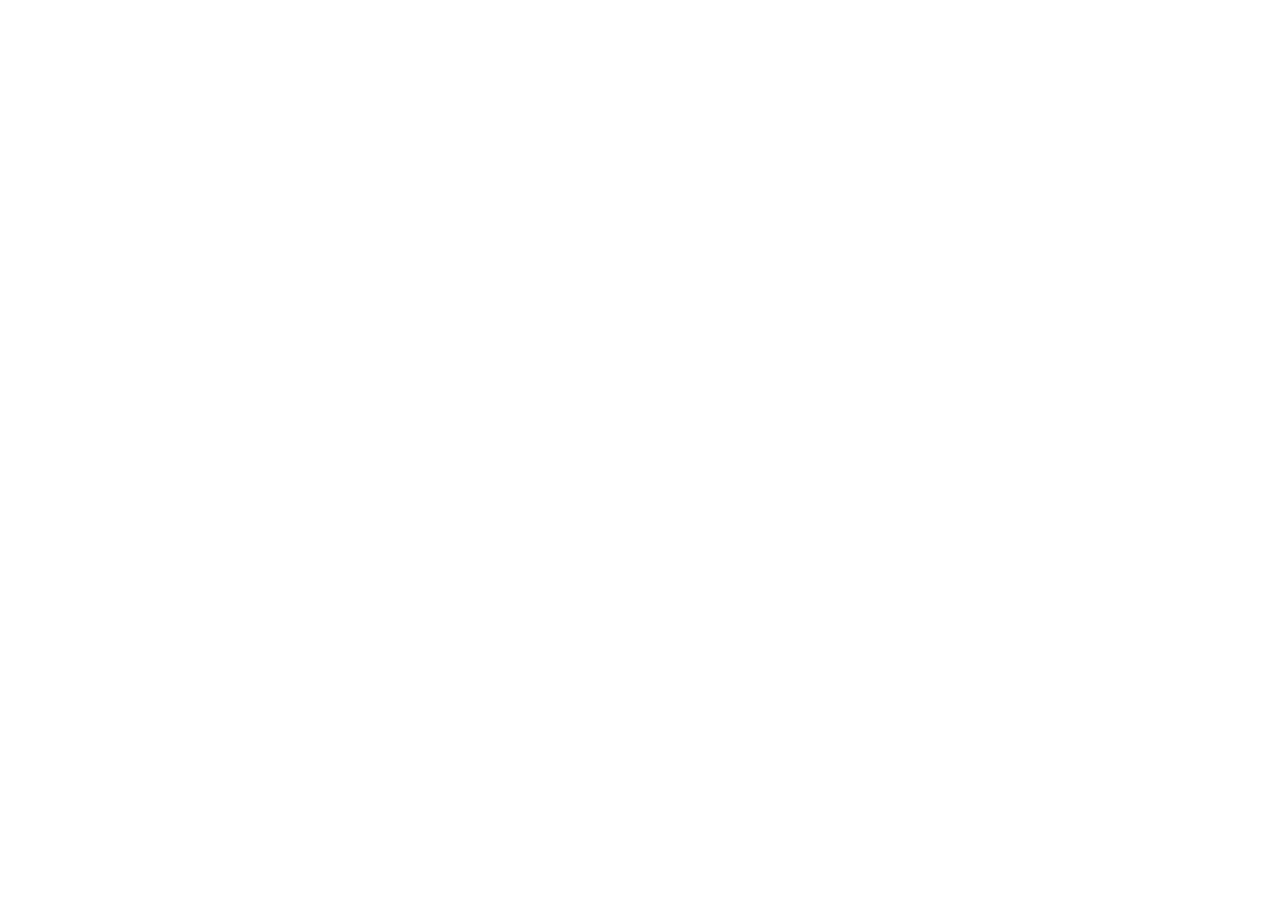
==== game.html @ 4cf8c7fd "added more logic to pieces game is working" ====
<!DOCTYPE html>
<html lang="en">
    <head>
        <meta charset="utf-8" />
        <title>Game Board</title>
    </head>
    <body onload='draw();'>

        <div>
            <canvas id="chess" width="900" height="900"></canvas>
        </div>

        <script src='./assets/js/game.js'></script>
    </body>
</html>
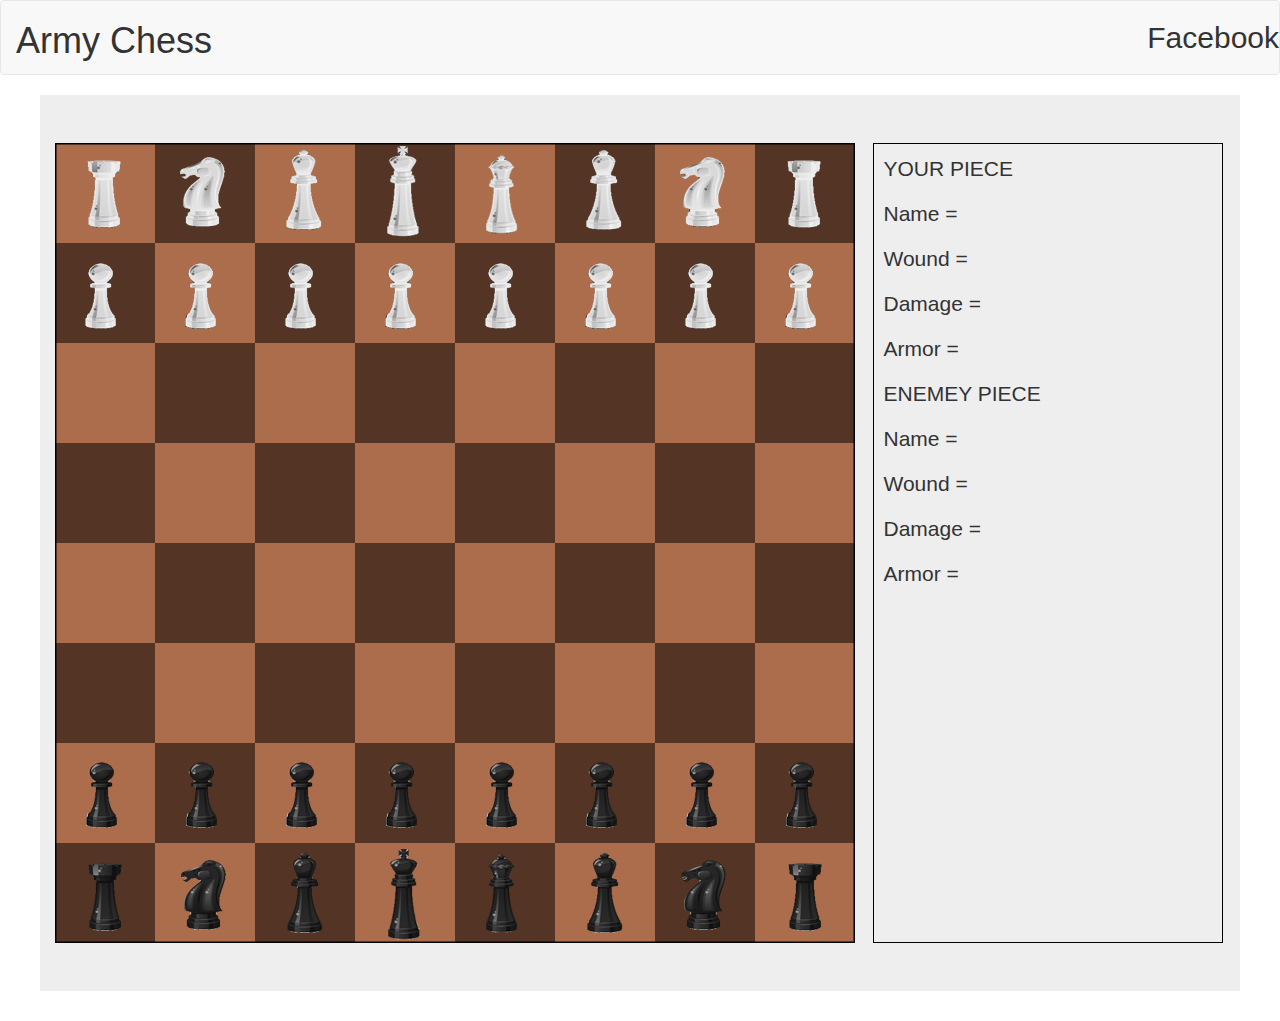
==== commit f7a38af6: "figured out all movement and how to do shooting" ====
--- a/game.html
+++ b/game.html
@@ -1,15 +1,46 @@
 <!DOCTYPE html>
 <html lang="en">
+
     <head>
         <meta charset="utf-8" />
-        <title>Game Board</title>
+        <title>Army Chess</title>
+        <link rel="stylesheet" href='./assets/css/style.css'>
+        <link rel="stylesheet" href="https://maxcdn.bootstrapcdn.com/bootstrap/3.3.7/css/bootstrap.min.css" integrity="sha384-BVYiiSIFeK1dGmJRAkycuHAHRg32OmUcww7on3RYdg4Va+PmSTsz/K68vbdEjh4u" crossorigin="anonymous">
     </head>
+
     <body onload='draw();'>
+      <nav class="navbar navbar-default">
+        <div class="container-fluid">
+          <div class="navbar-header">
+            <h1>Army Chess</h1>
+          </div>
 
-        <div>
-            <canvas id="chess" width="900" height="900"></canvas>
+            <form class="navbar-form navbar-left">
+            </form>
+            <ul class="nav navbar-nav navbar-right">
+              <li><h2>Facebook<h2></li>
+            </ul>
+      </nav>
+
+      <div class='jumbotron'>
+        <div class='gameBoard'>
+            <canvas id="chess" width="800" height="800"></canvas>
         </div>
+        <div class='statBoard'>
+          <ui>
+            <li><p>YOUR PIECE</p></li>
+            <li><p>Name = <span id='nameInfo'></span> </p></li>
+            <li><p>Wound = <span id='woundInfo'></span></p> </li>
+            <li><p>Damage = <span id='damageInfo'></span></p> </li>
+            <li><p>Armor = <span id='armorInfo'></span></p> </li>
+            <li><p>ENEMEY PIECE</p></li>
+            <li><p>Name = <span id='nameEnemey'></span> </p></li>
+            <li><p>Wound = <span id='woundEnemey'></span></p> </li>
+            <li><p>Damage = <span id='damageEnemey'></span></p> </li>
+            <li><p>Armor = <span id='armorEnemey'></span></p> </li>
+        </div>
+      </div>
 
-        <script src='./assets/js/game.js'></script>
+      <script src='./assets/js/game.js'></script>
     </body>
 </html>
--- a/assets/css/style.css
+++ b/assets/css/style.css
@@ -0,0 +1,24 @@
+body {
+  background-color: red;
+}
+
+.jumbotron {
+  background-color: red;
+  margin-left: auto;
+  margin-right: auto;
+  width: 1200px;
+}
+
+.gameBoard {
+  padding-left: 15px;
+  float: left;
+}
+
+.statBoard {
+  margin: auto;
+  overflow: auto;
+  width: 350px;
+  height: 800px;
+  padding: 10px;
+  border: 1px solid black;
+}
